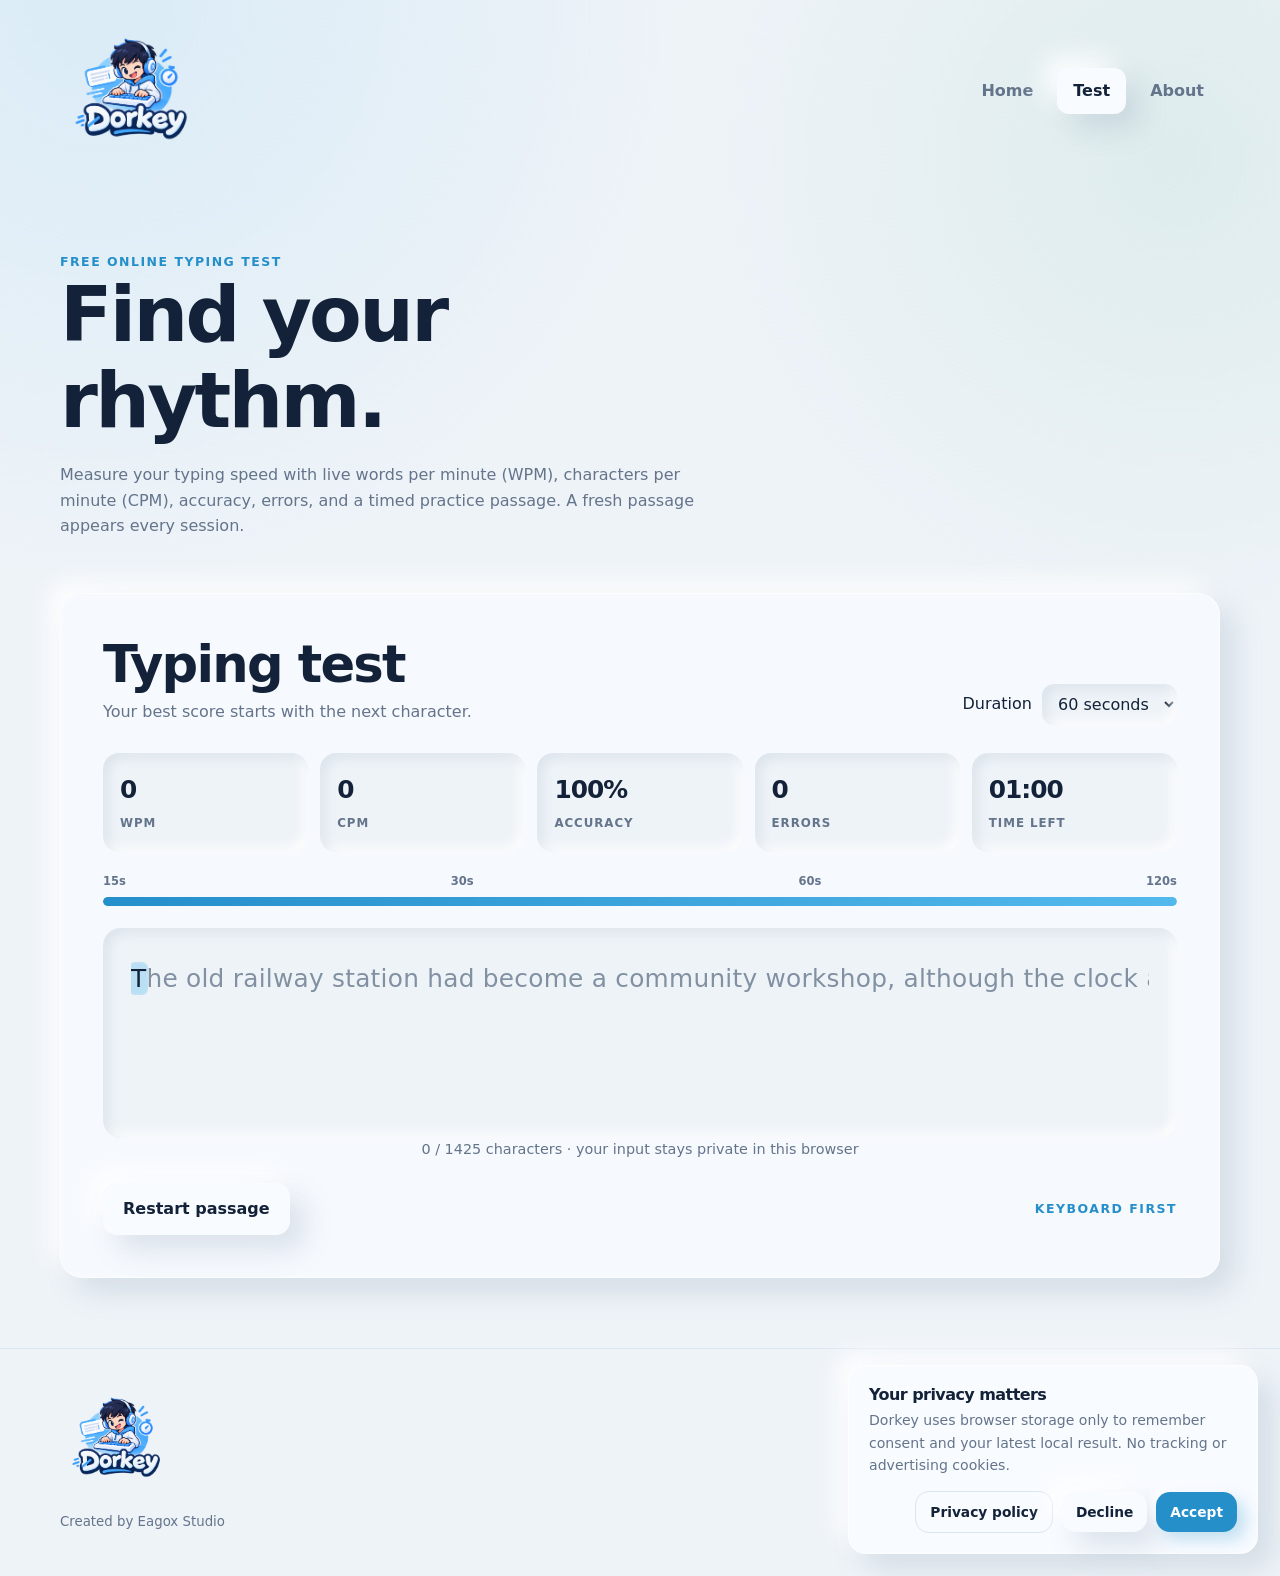
==== pages/test.html @ fb092a4b "Initial production release" ====
<!doctype html>
<html lang="en">
<head><meta charset="utf-8"><meta name="viewport" content="width=device-width, initial-scale=1"><title>Typing Speed Test — Free Online WPM Test | Dorkey</title><meta name="description" content="Take a free online typing speed test with timed practice, live WPM, CPM, accuracy, and error feedback from Dorkey."><link rel="canonical" href="https://dorkey.vercel.app/pages/test.html"><meta property="og:title" content="Typing Speed Test — Free Online WPM Test | Dorkey"><meta property="og:description" content="Measure typing speed, WPM, CPM, accuracy, and errors with Dorkey's focused timed typing test."><meta property="og:url" content="https://dorkey.vercel.app/pages/test.html"><meta property="og:type" content="website"><meta property="og:site_name" content="Dorkey"><meta property="og:image" content="https://dorkey.vercel.app/assets/dorkey-logo.png"><meta name="twitter:card" content="summary"><meta name="twitter:title" content="Typing Speed Test | Dorkey"><meta name="twitter:description" content="Take a free timed typing test with live WPM and accuracy feedback."><meta name="twitter:image" content="https://dorkey.vercel.app/assets/dorkey-logo.png"><link rel="icon" type="image/png" href="../assets/dorkey-favicon.png"><link rel="apple-touch-icon" href="../assets/dorkey-icon.png"><link rel="stylesheet" href="../css/style.css?v=production"></head>
<body>
<header class="topbar"><div class="shell nav"><a class="brand" href="../index.html"><img src="../assets/dorkey-logo.png" alt="Dorkey"></a><button class="nav-toggle" aria-expanded="false" aria-label="Open menu">Menu</button><nav class="nav-links"><a href="../index.html">Home</a><a href="test.html" aria-current="page">Test</a><a href="about.html">About</a></nav></div></header>
<main class="shell test-page"><section class="page-intro animate"><div class="eyebrow">Free online typing test</div><h1>Find your rhythm.</h1><p>Measure your typing speed with live words per minute (WPM), characters per minute (CPM), accuracy, errors, and a timed practice passage. A fresh passage appears every session.</p></section>
<section class="card test-card animate delay-1"><div class="test-head"><div><h1>Typing test</h1><p>Your best score starts with the next character.</p></div><div class="controls"><label for="duration">Duration</label><select class="select" id="duration"><option value="15">15 seconds</option><option value="30">30 seconds</option><option value="60" selected>60 seconds</option><option value="120">2 minutes</option></select></div></div>
<div class="metrics"><div class="metric-box"><strong id="wpm">0</strong><span>WPM</span></div><div class="metric-box"><strong id="cpm">0</strong><span>CPM</span></div><div class="metric-box"><strong id="accuracy">100%</strong><span>Accuracy</span></div><div class="metric-box"><strong id="errors">0</strong><span>Errors</span></div><div class="metric-box"><strong id="timer">01:00</strong><span>Time left</span></div></div>
<div class="timeline" aria-label="Remaining test time"><div class="timeline-labels"><span>15s</span><span>30s</span><span>60s</span><span>120s</span></div><div class="timeline-track"><div class="timeline-fill" id="timeline-fill"></div></div></div>
<div class="passage-wrap" id="passage-wrap"><div class="passage-viewport" id="passage-viewport"><div class="passage passage-content" id="passage" aria-label="Typing passage"></div></div><input class="typing-input" id="typing-input" aria-label="Type the passage" autocomplete="off" autocapitalize="off" spellcheck="false"></div><p class="typing-hint"><span id="progress">0 / 0</span> characters · your input stays private in this browser</p><div class="test-actions"><button class="button" id="restart">Restart passage</button><span class="eyebrow">Keyboard first</span></div></section></main>
<footer class="footer"><div class="shell footer-inner"><div><img src="../assets/dorkey-logo.png" alt="Dorkey"><small>Created by <a href="https://eagoxstudio.vercel.app/" target="_blank" rel="noopener">Eagox Studio</a></small></div><nav class="footer-links"><a href="../index.html">Home</a><a href="about.html">About</a><a href="privacy.html">Privacy</a></nav></div></footer>
<script type="application/ld+json">{"@context":"https://schema.org","@type":"WebPage","name":"Typing Speed Test — Free Online WPM Test","url":"https://dorkey.vercel.app/pages/test.html","description":"A free timed typing speed test with live WPM, CPM, accuracy, and error feedback."}</script><script type="module" src="../js/main.js?v=production"></script><script type="module" src="../js/test.js?v=viewport3"></script>
</body></html>
---- css/style.css ----
:root {
  --bg: #eef3f8;
  --surface: #f8fbff;
  --navy: #132238;
  --muted: #64748b;
  --blue: #53b9ed;
  --blue-dark: #258fca;
  --green: #249b69;
  --red: #d95763;
  --line: #dce6ef;
  --shadow: 14px 14px 28px rgba(120, 143, 164, .22), -12px -12px 24px rgba(255,255,255,.9);
  --inset: inset 5px 5px 12px rgba(139, 160, 178, .18), inset -5px -5px 12px rgba(255,255,255,.9);
  --radius: 22px;
}
* { box-sizing: border-box; }
html { scroll-behavior: smooth; }
body { margin: 0; color: var(--navy); background: var(--bg); font-family: Inter, ui-sans-serif, system-ui, -apple-system, BlinkMacSystemFont, "Segoe UI", sans-serif; line-height: 1.6; overflow-x: hidden; }
body.page-enter { opacity: 1; transform: translateX(0); }
body.page-enter-active { opacity: 1; transform: translateX(0); }
body.page-exit { animation: none; opacity: 0; transform: translateX(-10px); transition: opacity .28s ease, transform .28s ease; }
body::before { content: ""; position: fixed; inset: 0; pointer-events: none; background: radial-gradient(circle at 8% 0%, rgba(83,185,237,.13), transparent 30%), radial-gradient(circle at 92% 10%, rgba(36,155,105,.08), transparent 26%); z-index: -1; }
a { color: inherit; text-decoration: none; }
button, select { font: inherit; }
button, a { -webkit-tap-highlight-color: transparent; }
:focus-visible { outline: 3px solid rgba(37,143,202,.55); outline-offset: 4px; }
.shell { width: min(1160px, calc(100% - 40px)); margin: 0 auto; }
.topbar { padding: 20px 0; }
.nav { display: flex; align-items: center; justify-content: space-between; gap: 24px; }
.brand img { width: 142px; display: block; }
.nav-links { display: flex; align-items: center; gap: 8px; }
.nav-links a { padding: 10px 16px; color: var(--muted); border-radius: 12px; font-weight: 700; transition: .2s ease; }
.nav-links a:hover, .nav-links a[aria-current="page"] { color: var(--navy); background: var(--surface); box-shadow: var(--shadow); }
.nav-toggle { display: none; border: 0; background: var(--surface); box-shadow: var(--shadow); color: var(--navy); border-radius: 12px; padding: 10px 12px; cursor: pointer; }
.hero { display: grid; grid-template-columns: 1.02fr .98fr; align-items: center; gap: 70px; padding: 72px 0 90px; }
.eyebrow { color: var(--blue-dark); font-weight: 800; letter-spacing: .12em; text-transform: uppercase; font-size: .78rem; }
h1, h2, h3 { line-height: 1.12; margin: 0 0 18px; letter-spacing: -.035em; }
h1 { font-size: clamp(3rem, 6vw, 5.5rem); max-width: 720px; }
h2 { font-size: clamp(2rem, 4vw, 3.2rem); }
h3 { font-size: 1.25rem; }
.lead { color: var(--muted); font-size: 1.15rem; max-width: 580px; }
.actions { display: flex; flex-wrap: wrap; gap: 14px; margin-top: 28px; }
.button { display: inline-flex; align-items: center; justify-content: center; gap: 9px; border: 0; cursor: pointer; border-radius: 14px; padding: 13px 20px; color: var(--navy); background: var(--surface); box-shadow: var(--shadow); font-weight: 800; transition: transform .2s ease, box-shadow .2s ease, background .2s ease; }
.button:hover { transform: translateY(-2px); }
.button:active { transform: translateY(1px); box-shadow: var(--inset); }
.button.primary { color: #fff; background: var(--blue-dark); box-shadow: 8px 8px 16px rgba(37,143,202,.25), -4px -4px 10px rgba(255,255,255,.8); }
.button.ghost { background: transparent; box-shadow: none; border: 1px solid var(--line); }
.hero-card, .card { border: 1px solid rgba(255,255,255,.7); border-radius: var(--radius); background: rgba(248,251,255,.8); box-shadow: var(--shadow); }
.hero-card { padding: 28px; transform: rotate(1.5deg); }
.hero-card:hover { transform: rotate(0) translateY(-3px); }
.mini-top, .metric-row, .test-head { display: flex; align-items: center; justify-content: space-between; gap: 16px; }
.mini-top { color: var(--muted); font-size: .86rem; margin-bottom: 24px; }
.status-dot { display: inline-flex; align-items: center; gap: 8px; }
.status-dot::before { content: ""; width: 8px; height: 8px; border-radius: 50%; background: var(--green); box-shadow: 0 0 0 5px rgba(36,155,105,.12); }
.preview-text { padding: 22px; border-radius: 16px; background: var(--bg); box-shadow: var(--inset); color: var(--muted); font-size: 1.1rem; }
.preview-text strong { color: var(--green); }
.metric-row { margin-top: 22px; }
.metric b { display: block; font-size: 2.1rem; letter-spacing: -.05em; }
.metric span { color: var(--muted); font-size: .8rem; text-transform: uppercase; letter-spacing: .1em; }
.section { padding: 86px 0; }
.section-heading { max-width: 620px; margin-bottom: 34px; }
.section-heading p { color: var(--muted); }
.grid-3 { display: grid; grid-template-columns: repeat(3, 1fr); gap: 20px; }
.feature { padding: 26px; }
.feature-icon { width: 46px; height: 46px; display: grid; place-items: center; color: var(--blue-dark); background: var(--bg); border-radius: 14px; box-shadow: var(--inset); font-weight: 900; margin-bottom: 20px; }
.feature p, .step p, .card p { color: var(--muted); margin: 0; }
.steps { display: grid; grid-template-columns: repeat(4, 1fr); gap: 14px; }
.step { padding: 22px; }
.step-num { color: var(--blue-dark); font-size: .85rem; font-weight: 900; }
.cta { padding: 52px; text-align: center; margin: 20px auto 90px; }
.cta p { max-width: 500px; margin: 0 auto 24px; color: var(--muted); }
.page-intro { padding: 70px 0 38px; }
.page-intro p { color: var(--muted); max-width: 650px; }
.content-card { padding: 34px; margin-bottom: 20px; }
.content-card h2 { font-size: 1.7rem; margin-top: 24px; }
.content-card h2:first-child { margin-top: 0; }
.content-card ul { color: var(--muted); padding-left: 22px; }
.footer { border-top: 1px solid var(--line); padding: 34px 0 44px; color: var(--muted); }
.footer-inner { display: flex; justify-content: space-between; gap: 28px; align-items: center; }
.footer img { width: 112px; margin-bottom: 8px; }
.footer small { display: block; }
.footer-links { display: flex; flex-wrap: wrap; gap: 18px; font-weight: 700; }
.footer-links a:hover { color: var(--blue-dark); }
.consent { position: fixed; z-index: 10; right: 22px; bottom: 22px; width: min(410px, calc(100% - 32px)); padding: 20px; border-radius: 18px; background: var(--surface); box-shadow: var(--shadow); border: 1px solid rgba(255,255,255,.8); }
.consent[hidden] { display: none; }
.consent h3 { font-size: 1rem; margin-bottom: 5px; }
.consent p { color: var(--muted); font-size: .88rem; margin: 0 0 14px; }
.consent-actions { display: flex; align-items: center; justify-content: flex-end; gap: 9px; }
.consent-actions .button { padding: 9px 14px; font-size: .86rem; }

/* Test and result surfaces */
.test-page { padding-bottom: 70px; }
.test-card { padding: clamp(20px, 4vw, 42px); }
.test-head { margin-bottom: 28px; align-items: flex-end; }
.test-head h1 { font-size: clamp(2rem, 4vw, 3.4rem); margin-bottom: 6px; }
.test-head p { color: var(--muted); margin: 0; }
.controls { display: flex; align-items: center; gap: 10px; flex-wrap: wrap; }
.select { padding: 10px 12px; border: 0; border-radius: 12px; color: var(--navy); background: var(--bg); box-shadow: var(--inset); }
.metrics { display: grid; grid-template-columns: repeat(5, 1fr); gap: 12px; margin-bottom: 20px; }
.metric-box { padding: 17px; border-radius: 16px; background: var(--bg); box-shadow: var(--inset); }
.metric-box strong { display: block; font-size: 1.55rem; letter-spacing: -.04em; }
.metric-box span { color: var(--muted); font-size: .74rem; font-weight: 800; letter-spacing: .08em; text-transform: uppercase; }
.timeline { margin: 4px 0 22px; }
.timeline-labels { display: flex; justify-content: space-between; color: var(--muted); font-size: .72rem; font-weight: 800; margin-bottom: 7px; }
.timeline-track { height: 9px; overflow: hidden; border-radius: 999px; background: var(--bg); box-shadow: var(--inset); }
.timeline-fill { width: 100%; height: 100%; border-radius: inherit; background: linear-gradient(90deg, var(--blue-dark), var(--blue)); transform-origin: left center; transition: width .18s linear; }
.passage-wrap { position: relative; padding: 28px; min-height: 210px; border-radius: 18px; background: var(--bg); box-shadow: var(--inset); cursor: text; overflow: hidden; }
.passage-viewport { position: relative; width: 100%; min-width: 0; min-height: 154px; overflow: hidden; contain: paint; }
.passage-content { position: absolute; top: 0; left: 0; width: max-content; max-width: none; white-space: nowrap; will-change: transform; transform: translate3d(0, 0, 0); }
.passage { color: #8291a2; font-size: clamp(1.15rem, 2.2vw, 1.55rem); line-height: 1.85; letter-spacing: .01em; user-select: none; }
.char { position: relative; border-radius: 4px; transition: color .12s ease, background .12s ease; }
.char.current { color: var(--navy); background: rgba(83,185,237,.35); box-shadow: 0 0 0 2px rgba(83,185,237,.3); }
.char.correct { color: var(--green); }
.char.incorrect { color: var(--red); background: rgba(217,87,99,.11); }
.typing-input { position: absolute; opacity: 0; width: 1px; height: 1px; pointer-events: none; }
.typing-hint { text-align: center; color: var(--muted); font-size: .9rem; margin: 16px 0 0; }
.test-actions { display: flex; justify-content: space-between; align-items: center; margin-top: 22px; gap: 16px; }
.result-card { padding: 44px; text-align: center; max-width: 760px; margin: 20px auto 90px; }
.result-card .eyebrow { margin-bottom: 14px; }
.result-wpm { font-size: clamp(5rem, 15vw, 10rem); line-height: .9; letter-spacing: -.09em; margin: 12px 0; color: var(--blue-dark); }
.result-wpm span { font-size: 1rem; letter-spacing: .1em; color: var(--muted); }
.rank-badge { display: inline-flex; align-items: center; padding: 9px 16px; color: #8a5d13; background: #fff2c7; border-radius: 999px; font-weight: 900; box-shadow: var(--inset); }
.result-grid { display: grid; grid-template-columns: repeat(5, 1fr); gap: 10px; margin: 34px 0; }
.result-grid div { padding: 14px 8px; background: var(--bg); box-shadow: var(--inset); border-radius: 14px; }
.result-grid strong { display: block; font-size: 1.25rem; }
.result-grid span { color: var(--muted); font-size: .7rem; text-transform: uppercase; }
.empty-state { padding: 18px; border-radius: 14px; background: var(--bg); color: var(--muted); }
.not-found { text-align: center; padding: 100px 0 130px; }
.not-found .code { font-size: clamp(6rem, 18vw, 12rem); line-height: 1; color: var(--blue-dark); font-weight: 900; letter-spacing: -.1em; }
@keyframes rise { from { opacity: 0; transform: translateY(16px); } to { opacity: 1; transform: translateY(0); } }
@keyframes pageIn { from { opacity: 0; transform: translateX(10px); } to { opacity: 1; transform: translateX(0); } }
.animate { animation: rise .65s both; }
.delay-1 { animation-delay: .08s; } .delay-2 { animation-delay: .16s; } .delay-3 { animation-delay: .24s; }
@media (max-width: 800px) {
  .shell { width: min(100% - 28px, 680px); }
  .nav-toggle { display: block; }
  .nav-links { display: none; position: absolute; left: 14px; right: 14px; top: 76px; padding: 10px; border-radius: 16px; background: var(--surface); box-shadow: var(--shadow); flex-direction: column; align-items: stretch; z-index: 5; }
  .nav-links.open { display: flex; }
  .nav-links a { text-align: center; }
  .hero { grid-template-columns: 1fr; gap: 40px; padding: 45px 0 65px; }
  .grid-3, .steps { grid-template-columns: repeat(2, 1fr); }
  .metrics { grid-template-columns: repeat(3, 1fr); }
  .metric-box:last-child { grid-column: span 3; }
}
@media (max-width: 520px) {
  h1 { font-size: 2.75rem; }
  .grid-3, .steps { grid-template-columns: 1fr; }
  .hero-card { padding: 20px; }
  .section { padding: 58px 0; }
  .footer-inner, .test-head, .test-actions { align-items: flex-start; flex-direction: column; }
  .footer-links { gap: 12px; }
  .metrics { grid-template-columns: repeat(2, 1fr); }
  .metric-box:last-child { grid-column: auto; }
  .passage-wrap { padding: 20px; min-height: 280px; }
  .passage-viewport { min-height: 238px; }
  .result-card { padding: 28px 18px; }
  .result-grid { grid-template-columns: repeat(2, 1fr); }
  .result-grid div:last-child { grid-column: span 2; }
}
@media (prefers-reduced-motion: reduce) {
  *, *::before, *::after { scroll-behavior: auto !important; animation-duration: .01ms !important; transition-duration: .01ms !important; }
  body.page-enter, body.page-enter-active, body.page-exit { opacity: 1; transform: none; }
}
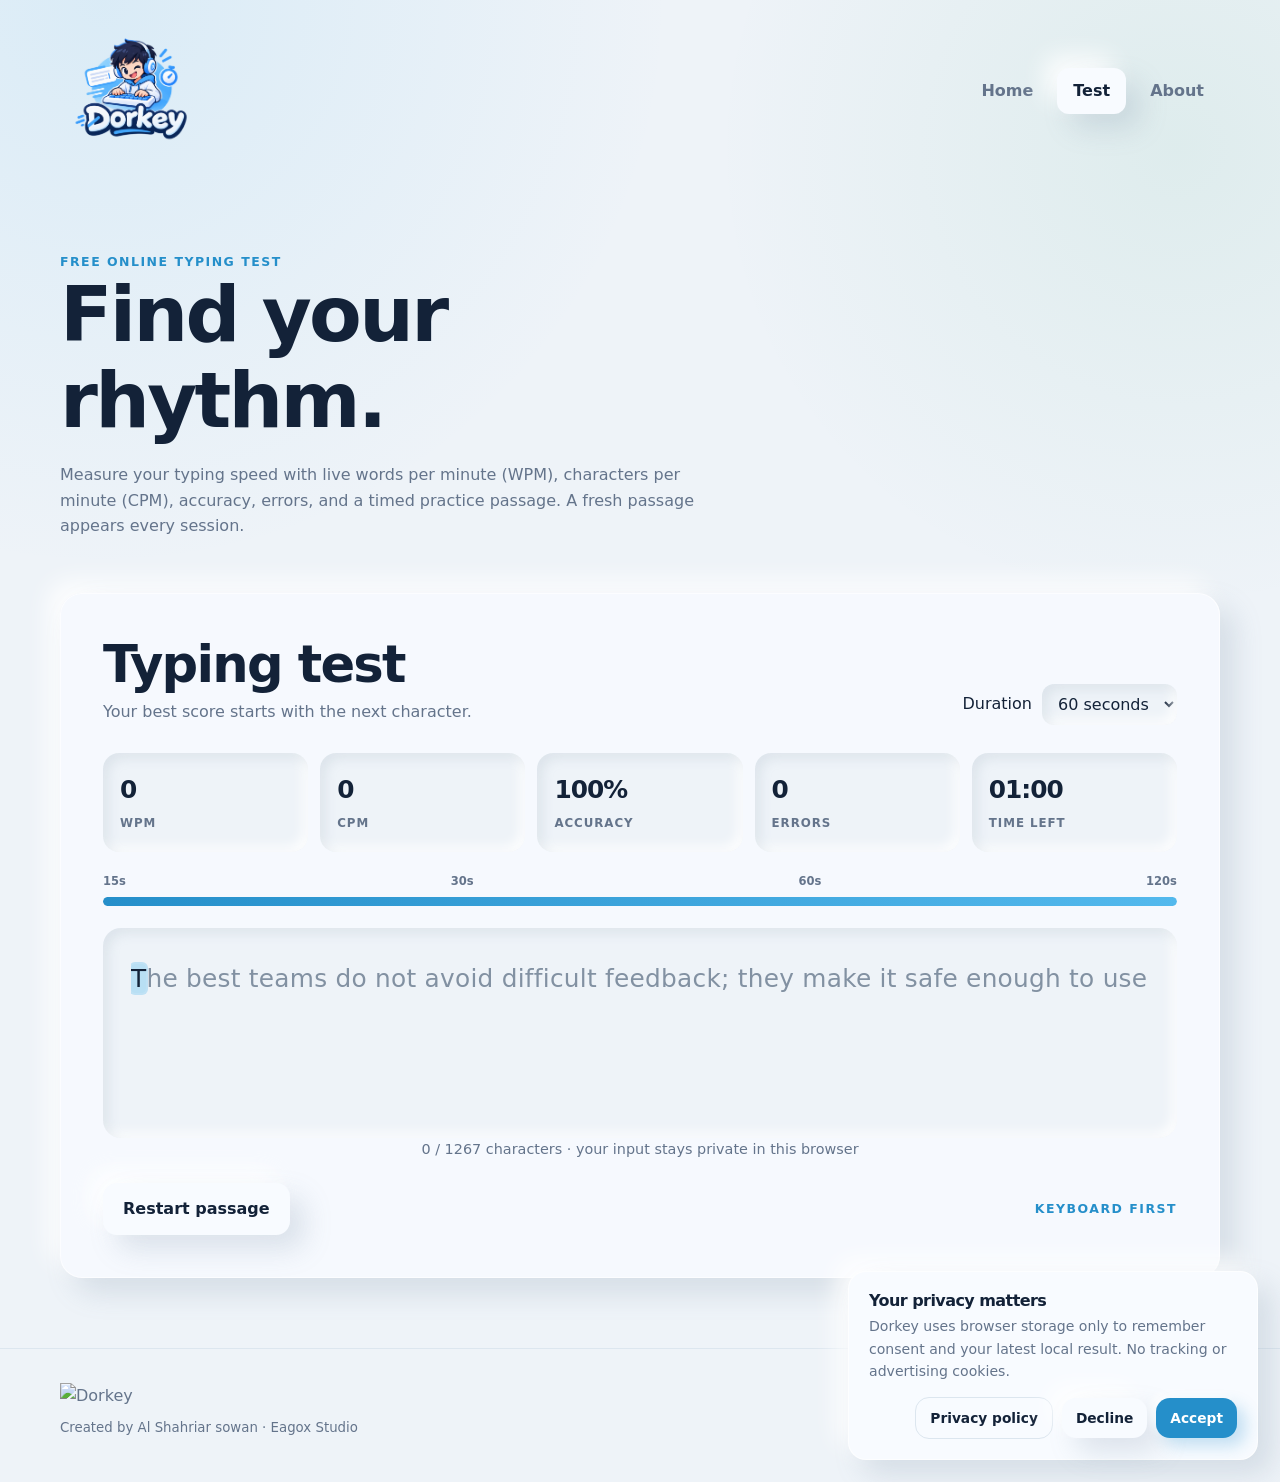
==== commit 9e430e47: "Fix footer links and logo in test.html Updated footer links and logo source in test.html." ====
--- a/pages/test.html
+++ b/pages/test.html
@@ -8,6 +8,6 @@
 <div class="metrics"><div class="metric-box"><strong id="wpm">0</strong><span>WPM</span></div><div class="metric-box"><strong id="cpm">0</strong><span>CPM</span></div><div class="metric-box"><strong id="accuracy">100%</strong><span>Accuracy</span></div><div class="metric-box"><strong id="errors">0</strong><span>Errors</span></div><div class="metric-box"><strong id="timer">01:00</strong><span>Time left</span></div></div>
 <div class="timeline" aria-label="Remaining test time"><div class="timeline-labels"><span>15s</span><span>30s</span><span>60s</span><span>120s</span></div><div class="timeline-track"><div class="timeline-fill" id="timeline-fill"></div></div></div>
 <div class="passage-wrap" id="passage-wrap"><div class="passage-viewport" id="passage-viewport"><div class="passage passage-content" id="passage" aria-label="Typing passage"></div></div><input class="typing-input" id="typing-input" aria-label="Type the passage" autocomplete="off" autocapitalize="off" spellcheck="false"></div><p class="typing-hint"><span id="progress">0 / 0</span> characters · your input stays private in this browser</p><div class="test-actions"><button class="button" id="restart">Restart passage</button><span class="eyebrow">Keyboard first</span></div></section></main>
-<footer class="footer"><div class="shell footer-inner"><div><img src="../assets/dorkey-logo.png" alt="Dorkey"><small>Created by <a href="https://eagoxstudio.vercel.app/" target="_blank" rel="noopener">Eagox Studio</a></small></div><nav class="footer-links"><a href="../index.html">Home</a><a href="about.html">About</a><a href="privacy.html">Privacy</a></nav></div></footer>
+<footer class="footer"><div class="shell footer-inner"><div><img src="assets/dorkey-logo.png" alt="Dorkey"><small>Created by <a href="https://alshahriarsayon.vercel.app/" target="_blank" rel="noopener">Al Shahriar sowan</a> · <a href="https://eagoxstudio.vercel.app/" target="_blank" rel="noopener">Eagox Studio</a></small></div><nav class="footer-links"><a href="index.html">Home</a><a href="pages/test.html">Test</a><a href="pages/about.html">About</a><a href="pages/privacy.html">Privacy</a></nav></div></footer>
 <script type="application/ld+json">{"@context":"https://schema.org","@type":"WebPage","name":"Typing Speed Test — Free Online WPM Test","url":"https://dorkey.vercel.app/pages/test.html","description":"A free timed typing speed test with live WPM, CPM, accuracy, and error feedback."}</script><script type="module" src="../js/main.js?v=production"></script><script type="module" src="../js/test.js?v=viewport3"></script>
 </body></html>
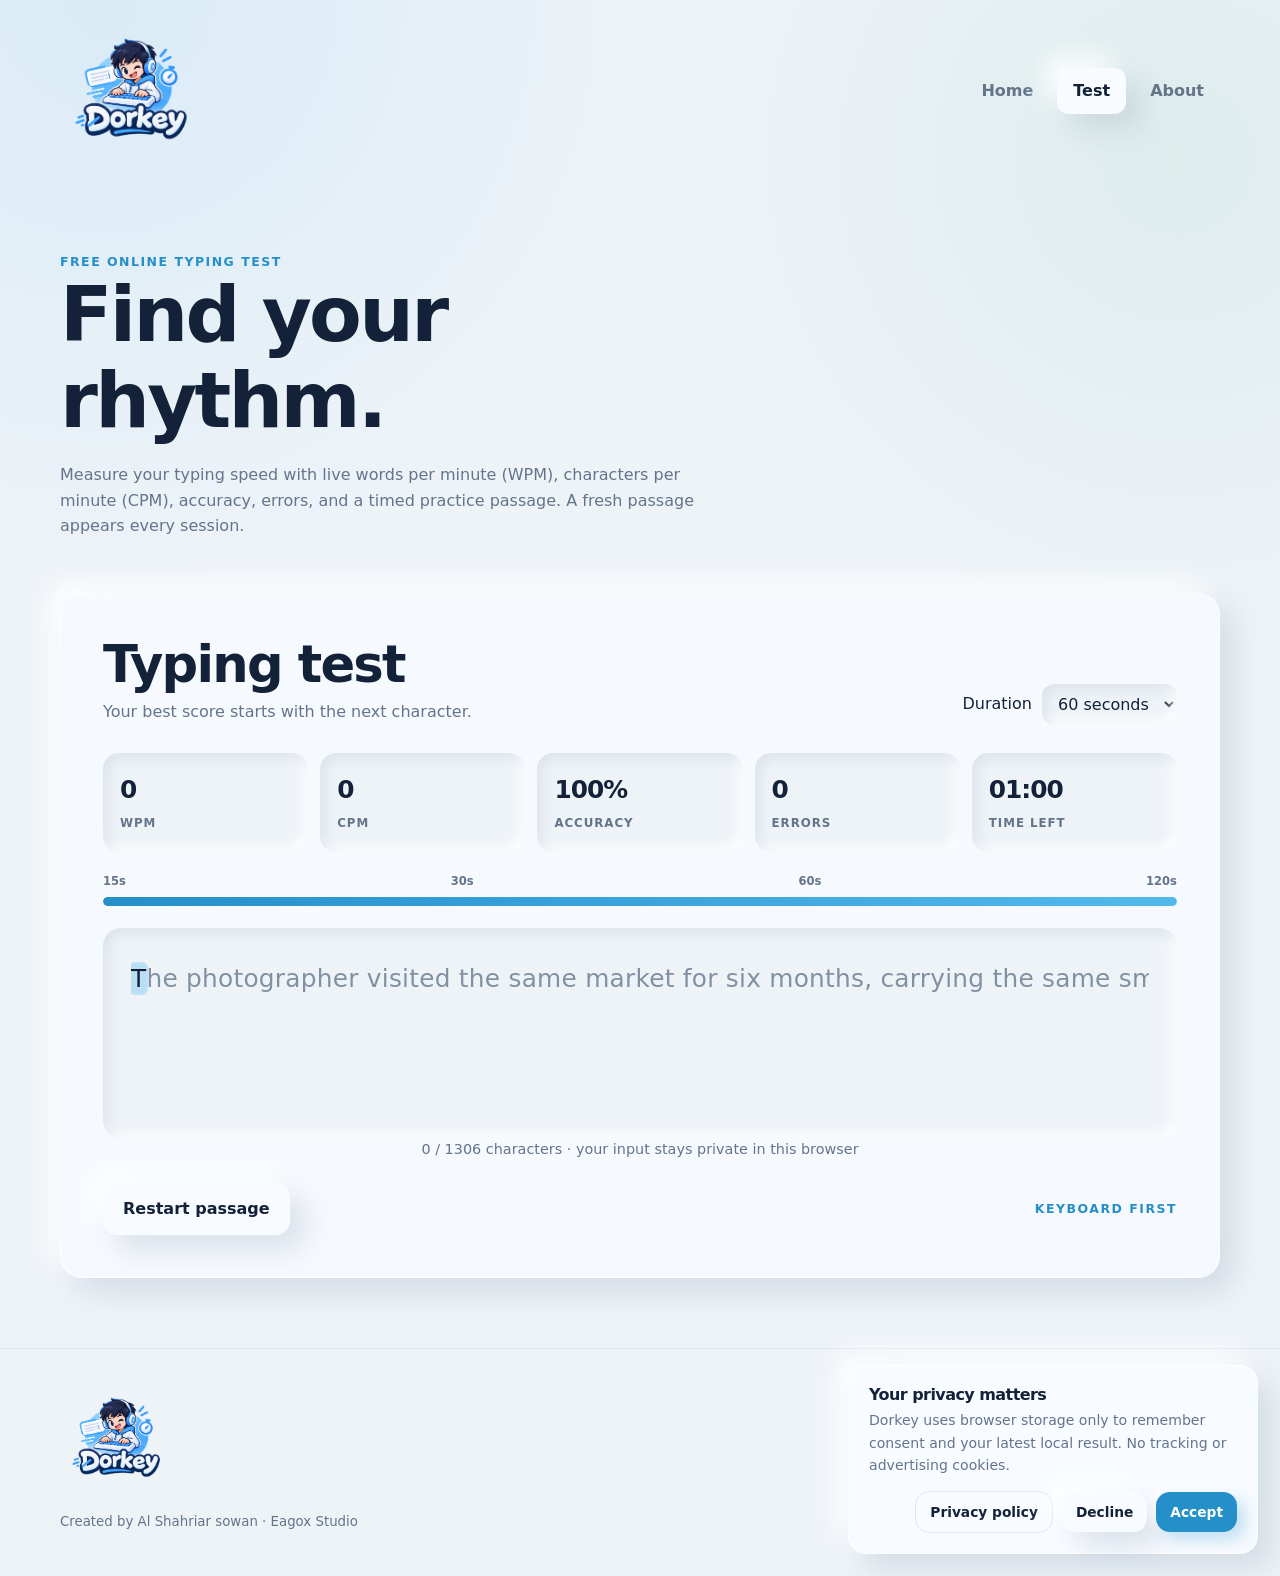
==== commit 15b9a294: "Fix footer logo path and structure Updated footer logo path and adjusted HTML structure." ====
--- a/pages/test.html
+++ b/pages/test.html
@@ -8,6 +8,6 @@
 <div class="metrics"><div class="metric-box"><strong id="wpm">0</strong><span>WPM</span></div><div class="metric-box"><strong id="cpm">0</strong><span>CPM</span></div><div class="metric-box"><strong id="accuracy">100%</strong><span>Accuracy</span></div><div class="metric-box"><strong id="errors">0</strong><span>Errors</span></div><div class="metric-box"><strong id="timer">01:00</strong><span>Time left</span></div></div>
 <div class="timeline" aria-label="Remaining test time"><div class="timeline-labels"><span>15s</span><span>30s</span><span>60s</span><span>120s</span></div><div class="timeline-track"><div class="timeline-fill" id="timeline-fill"></div></div></div>
 <div class="passage-wrap" id="passage-wrap"><div class="passage-viewport" id="passage-viewport"><div class="passage passage-content" id="passage" aria-label="Typing passage"></div></div><input class="typing-input" id="typing-input" aria-label="Type the passage" autocomplete="off" autocapitalize="off" spellcheck="false"></div><p class="typing-hint"><span id="progress">0 / 0</span> characters · your input stays private in this browser</p><div class="test-actions"><button class="button" id="restart">Restart passage</button><span class="eyebrow">Keyboard first</span></div></section></main>
-<footer class="footer"><div class="shell footer-inner"><div><img src="assets/dorkey-logo.png" alt="Dorkey"><small>Created by <a href="https://alshahriarsayon.vercel.app/" target="_blank" rel="noopener">Al Shahriar sowan</a> · <a href="https://eagoxstudio.vercel.app/" target="_blank" rel="noopener">Eagox Studio</a></small></div><nav class="footer-links"><a href="index.html">Home</a><a href="pages/test.html">Test</a><a href="pages/about.html">About</a><a href="pages/privacy.html">Privacy</a></nav></div></footer>
+<footer class="footer"><div class="shell footer-inner"><div><img src="../assets/dorkey-logo.png" alt="Dorkey"><small>Created by <a href="https://alshahriarsayon.vercel.app/" target="_blank" rel="noopener">Al Shahriar sowan</a> · <a href="https://eagoxstudio.vercel.app/" target="_blank" rel="noopener">Eagox Studio</a></small></div><nav class="footer-links"><a href="index.html">Home</a><a href="pages/test.html">Test</a><a href="pages/about.html">About</a><a href="pages/privacy.html">Privacy</a></nav></div></footer>
 <script type="application/ld+json">{"@context":"https://schema.org","@type":"WebPage","name":"Typing Speed Test — Free Online WPM Test","url":"https://dorkey.vercel.app/pages/test.html","description":"A free timed typing speed test with live WPM, CPM, accuracy, and error feedback."}</script><script type="module" src="../js/main.js?v=production"></script><script type="module" src="../js/test.js?v=viewport3"></script>
 </body></html>
